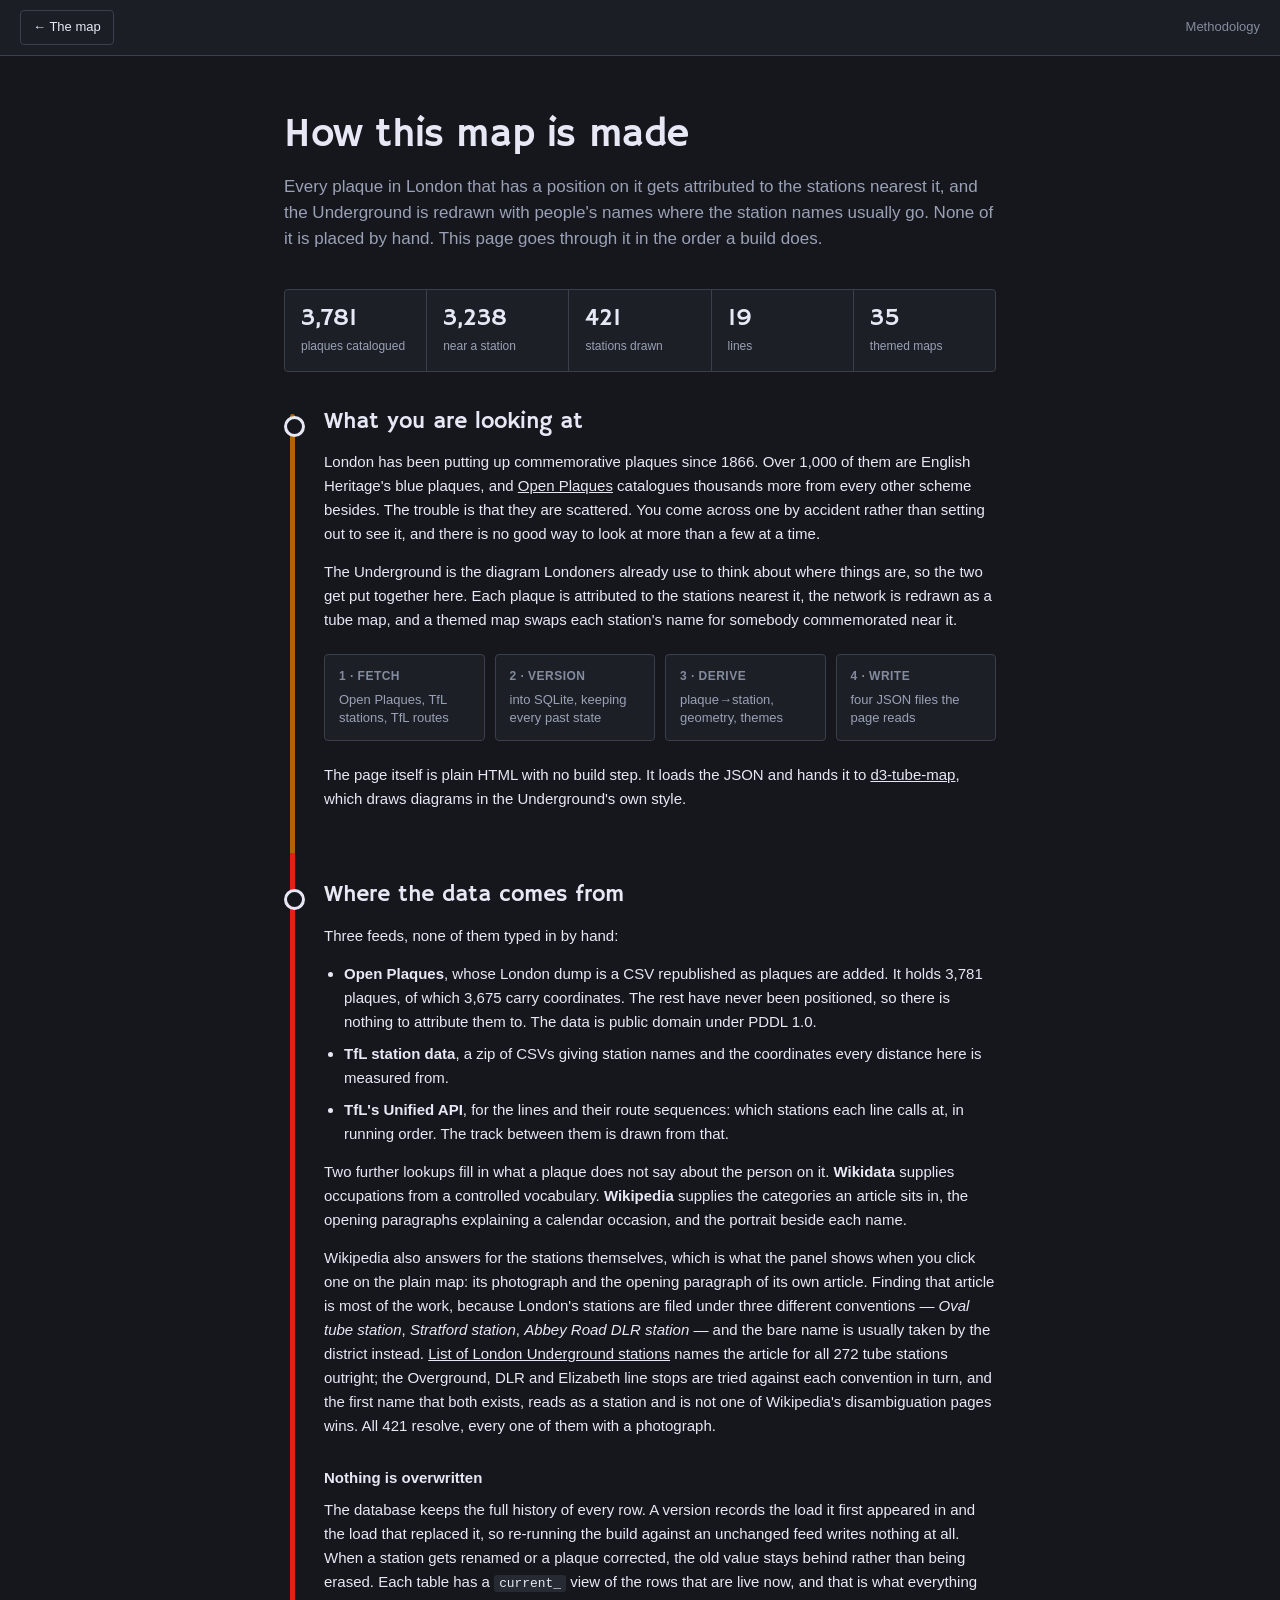
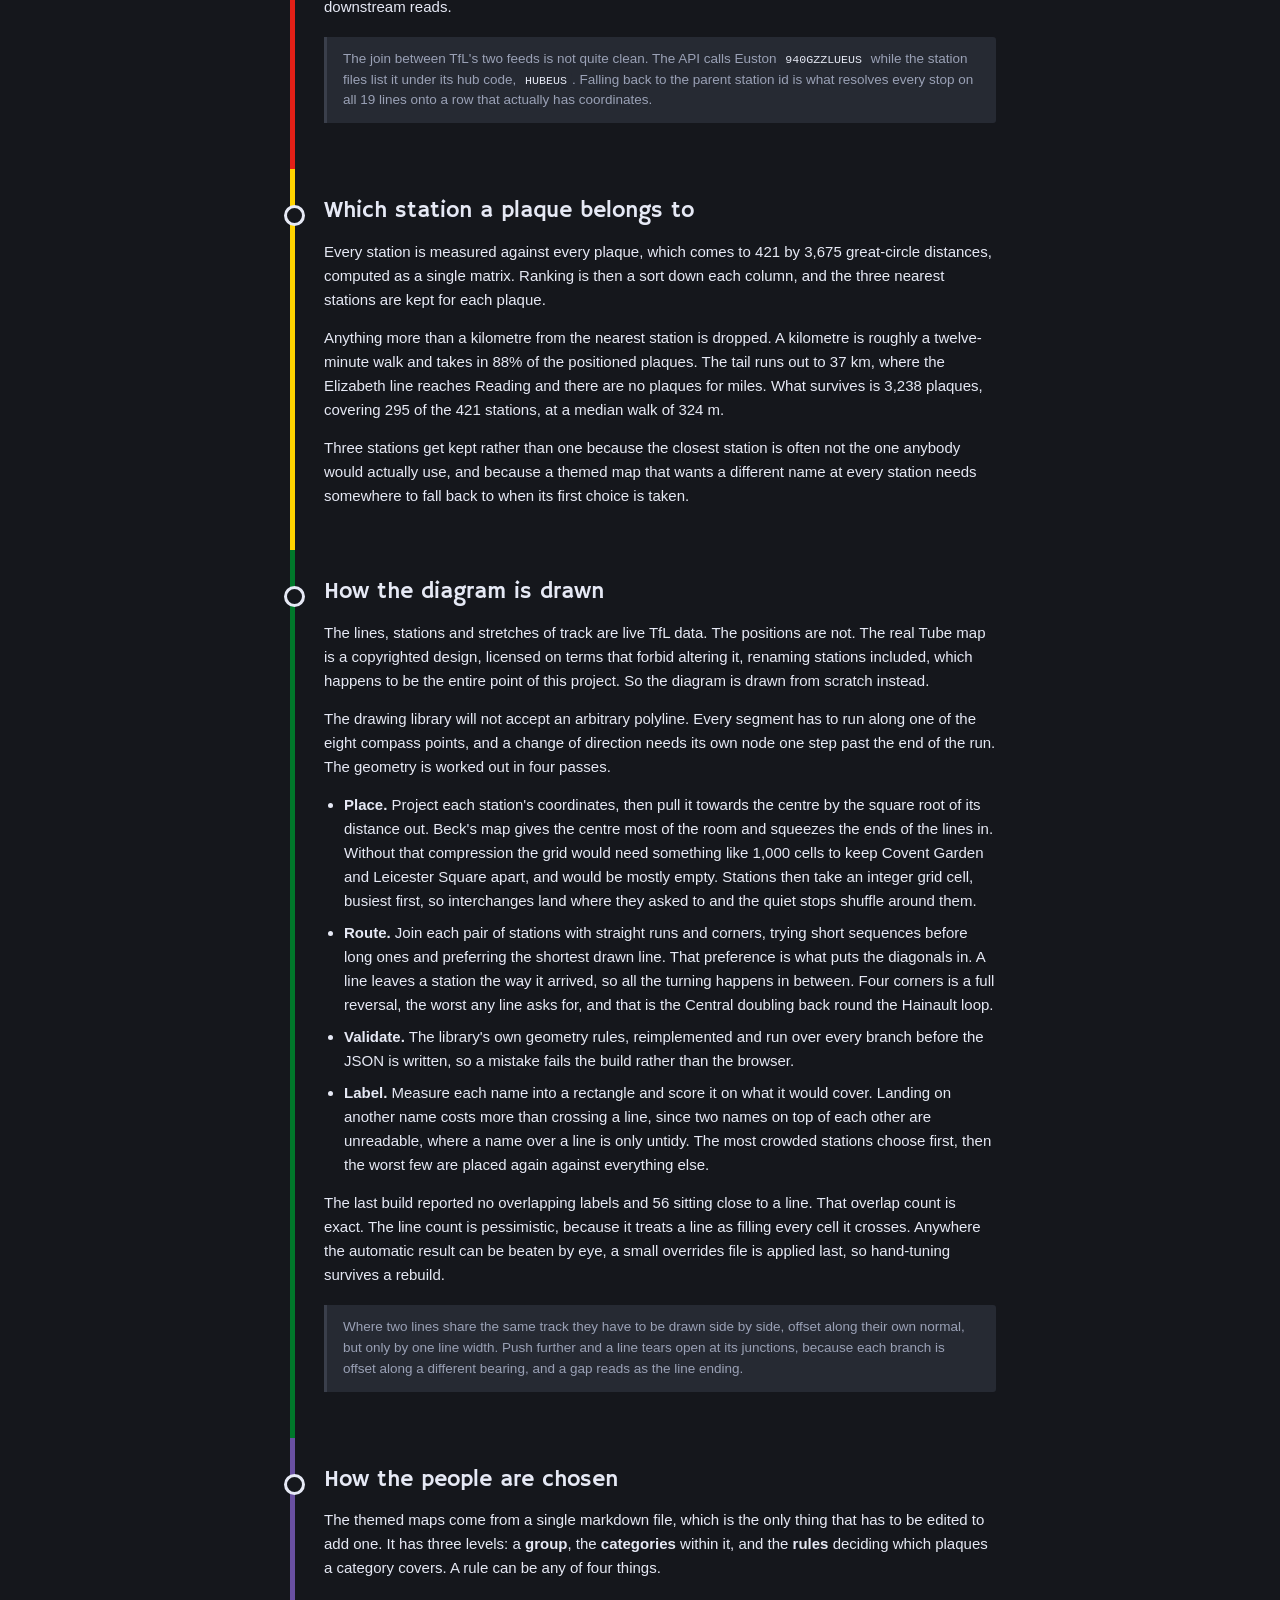
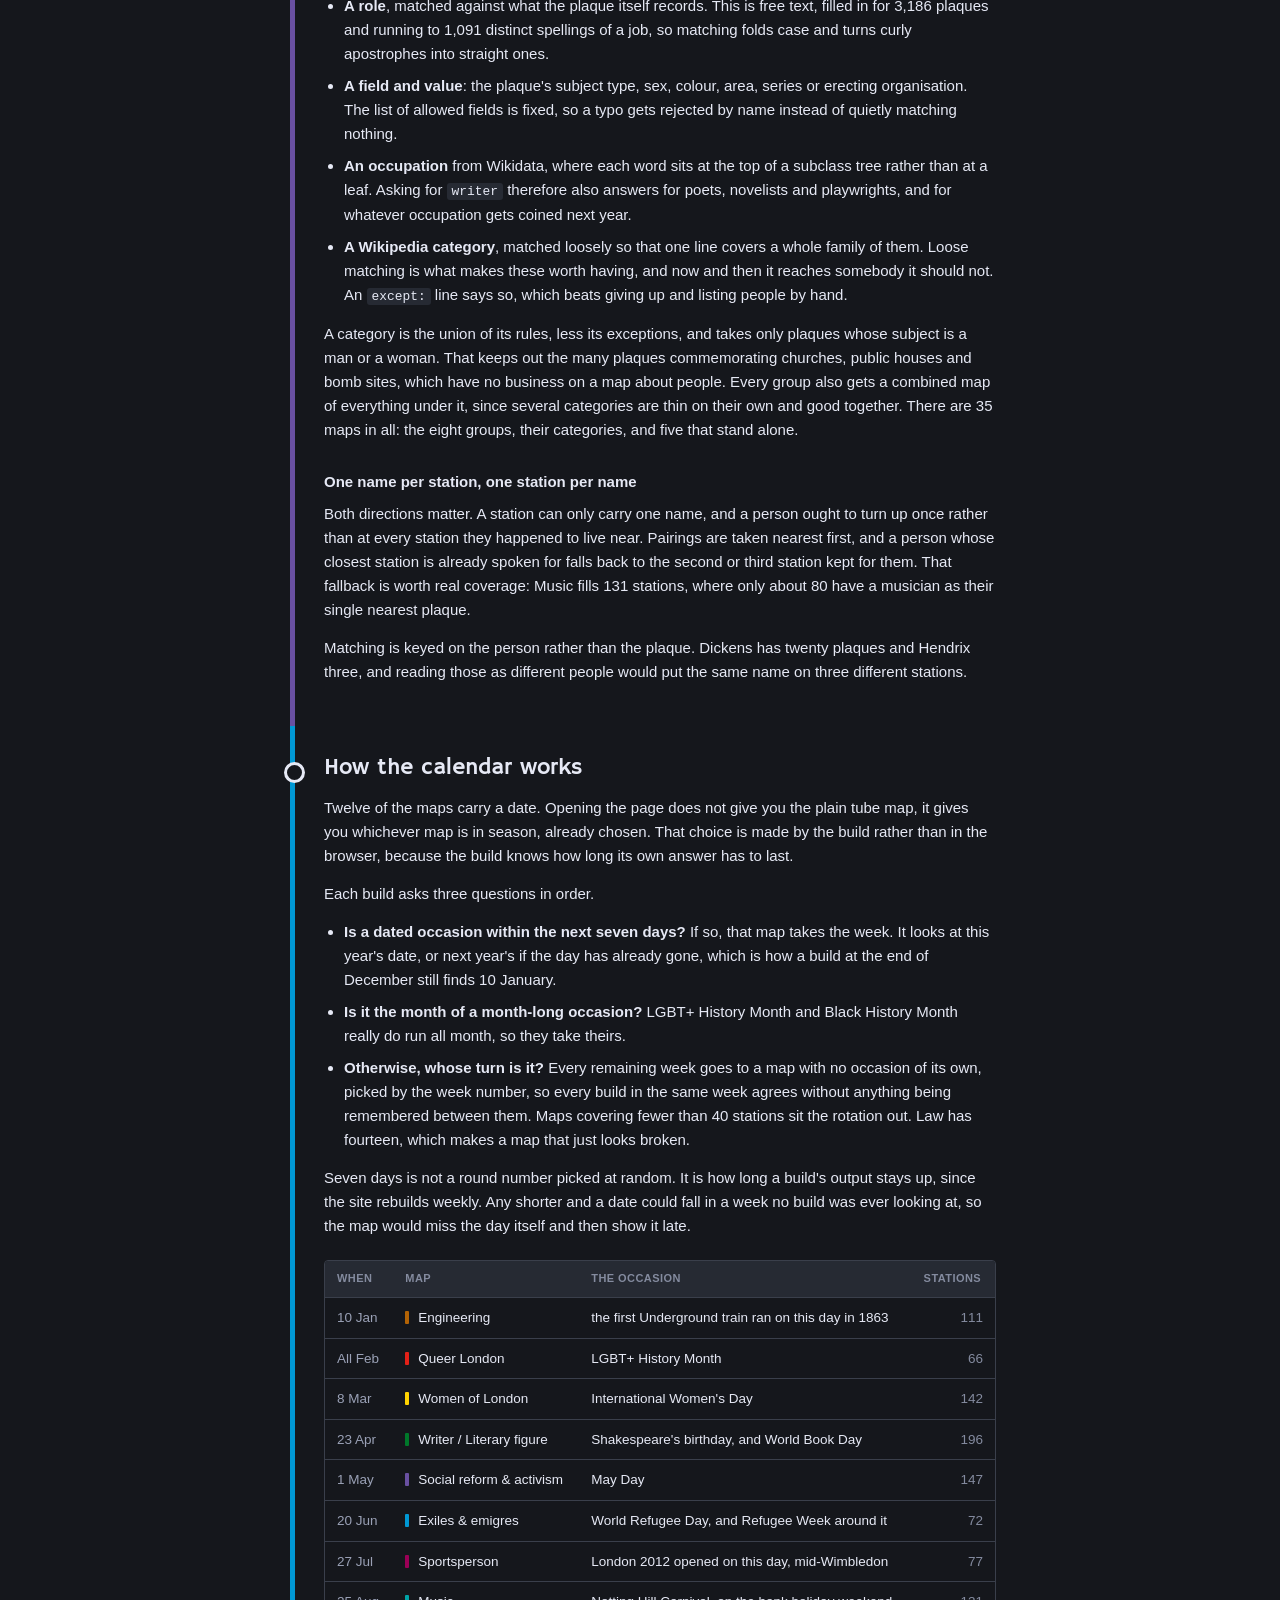
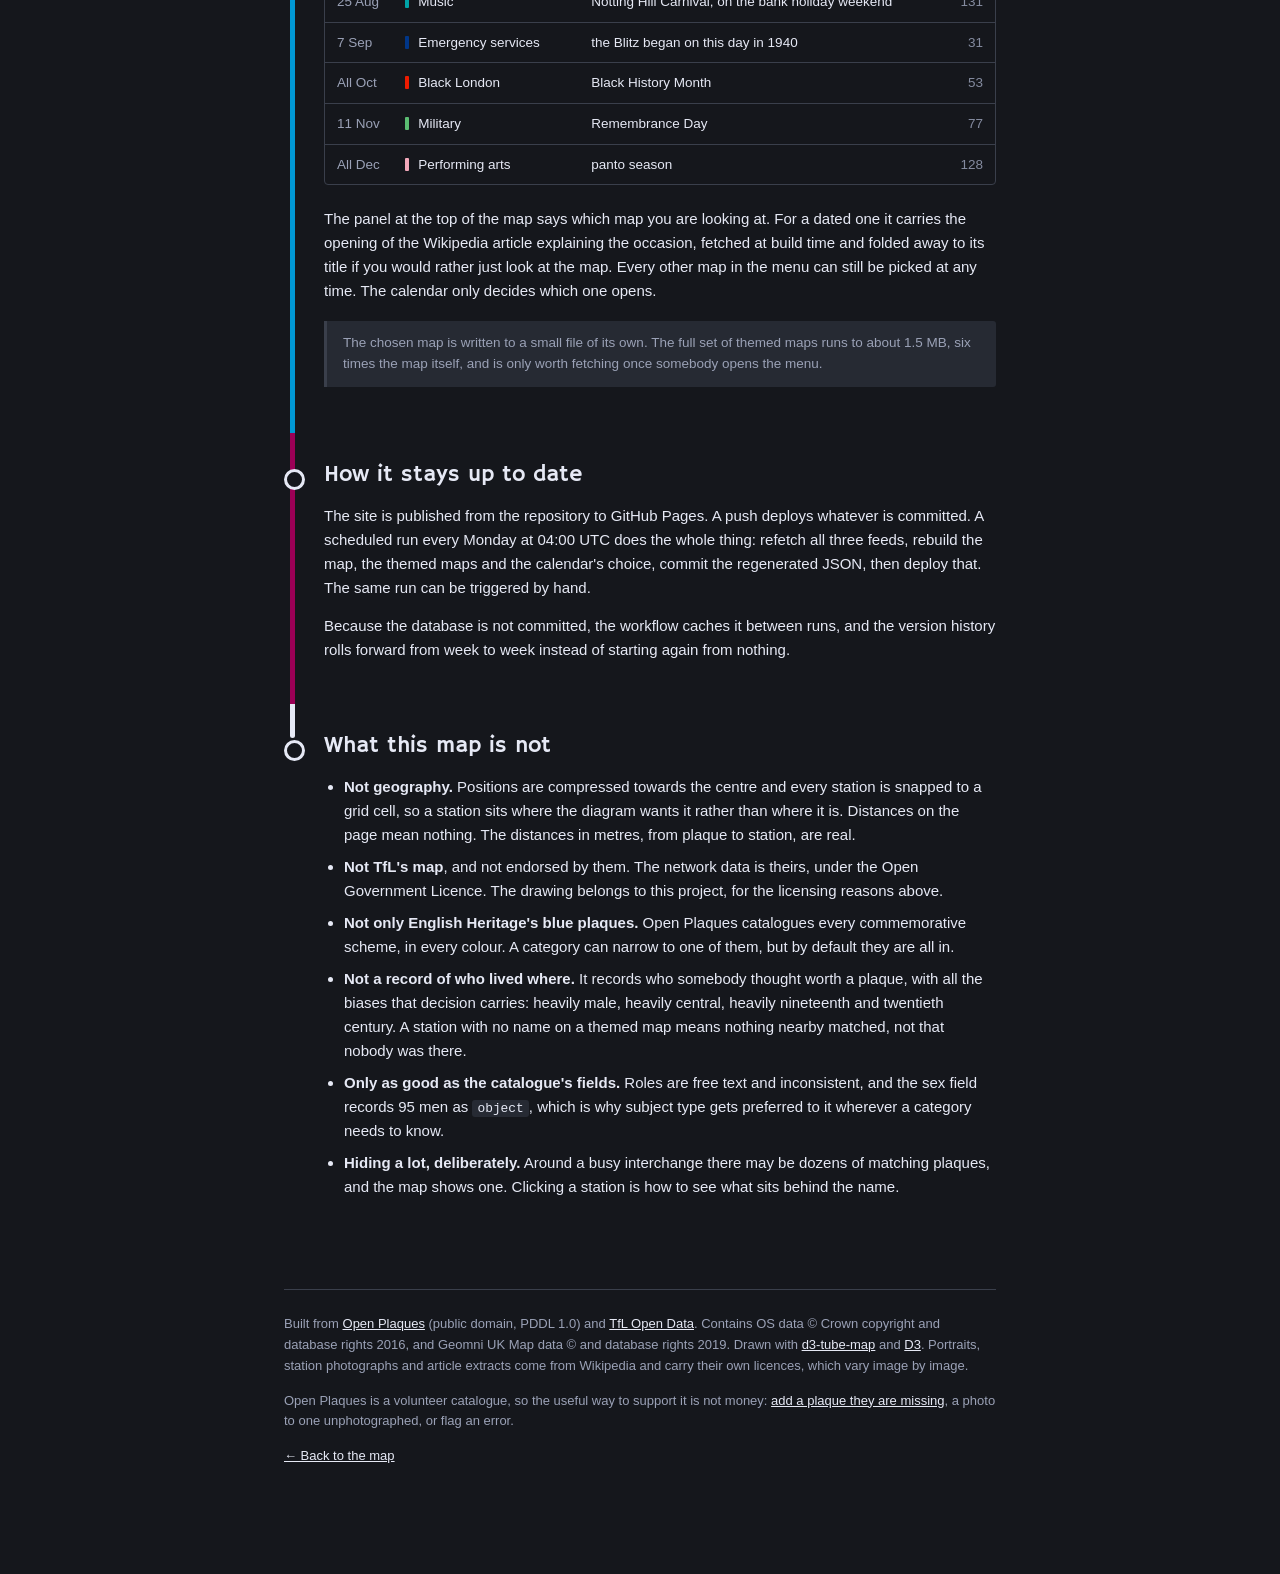
==== src/web/methodology.html @ 1b681112 "- add methodology section - display station details" ====
<!doctype html>
<html lang="en">
  <head>
    <meta charset="utf-8" />
    <meta name="viewport" content="width=device-width, initial-scale=1" />
    <title>How this map is made</title>
    <meta
      name="description"
      content="How the blue plaque tube map is built: where the data comes from, how plaques are attributed to stations, how the diagram is drawn, how the people are chosen, and how the calendar decides which map opens."
    />
    <link
      href="https://fonts.googleapis.com/css?family=Hammersmith+One"
      rel="stylesheet"
      type="text/css"
    />
    <style>
      /* The map's palette, kept in step with tubeMap.css. This page cannot
         share that stylesheet: it locks the document to the window height and
         hides overflow, which is right for a map and wrong for prose. */
      :root {
        --paper: #fff;
        --ink: #10137e;
        --panel: rgba(255, 255, 255, 0.94);
        --solid: #fff;
        --edge: #d4d7e5;
        --muted: #6b6f85;
        --faint: #8b8fa3;
        --hover: #eef0fa;
        --shadow: rgba(16, 19, 126, 0.14);
      }

      body.dark {
        color-scheme: dark;

        --paper: #15171c;
        --ink: #e6e9f5;
        --panel: rgba(28, 31, 38, 0.94);
        --solid: #1c1f26;
        --edge: #3a3f4b;
        --muted: #9aa1b6;
        --faint: #848b9f;
        --hover: #262a33;
        --shadow: rgba(0, 0, 0, 0.5);
      }

      * {
        box-sizing: border-box;
      }

      html {
        scroll-behavior: smooth;
      }

      body {
        margin: 0;
        font-family: "Helvetica Neue", Helvetica, Arial, sans-serif;
        font-size: 15px;
        line-height: 1.6;
        color: var(--ink);
        background: var(--paper);
        -webkit-font-smoothing: antialiased;
      }

      a {
        color: inherit;
      }

      /* ------------------------------------------------------------------ */
      /* The bar back to the map                                            */
      /* ------------------------------------------------------------------ */

      header.bar {
        position: sticky;
        top: 0;
        z-index: 3;
        display: flex;
        align-items: center;
        gap: 16px;
        padding: 10px 20px;
        font-size: 13px;
        background: var(--panel);
        border-bottom: 1px solid var(--edge);
        backdrop-filter: blur(6px);
      }

      .bar .back {
        display: inline-flex;
        align-items: center;
        gap: 8px;
        padding: 6px 12px;
        text-decoration: none;
        border: 1px solid var(--edge);
        border-radius: 4px;
      }

      .bar .back:hover {
        border-color: var(--ink);
      }

      .bar .here {
        margin-left: auto;
        color: var(--faint);
      }

      /* ------------------------------------------------------------------ */
      /* Title, and the numbers under it                                    */
      /* ------------------------------------------------------------------ */

      .wrap {
        max-width: 760px;
        margin: 0 auto;
        padding: 0 24px 96px;
      }

      h1 {
        margin: 56px 0 0;
        font-family: "Hammersmith One", "Helvetica Neue", Helvetica, Arial, sans-serif;
        font-size: 40px;
        font-weight: normal;
        line-height: 1.15;
        letter-spacing: -0.01em;
      }

      .standfirst {
        margin: 16px 0 0;
        font-size: 17px;
        line-height: 1.55;
        color: var(--muted);
      }

      .numbers {
        display: grid;
        grid-template-columns: repeat(auto-fit, minmax(120px, 1fr));
        gap: 1px;
        margin: 36px 0 8px;
        overflow: hidden;
        background: var(--edge);
        border: 1px solid var(--edge);
        border-radius: 4px;
      }

      .numbers div {
        padding: 14px 16px;
        background: var(--solid);
      }

      .numbers b {
        display: block;
        font-family: "Hammersmith One", "Helvetica Neue", Helvetica, Arial, sans-serif;
        font-size: 24px;
        font-weight: normal;
        line-height: 1.2;
      }

      .numbers span {
        font-size: 12px;
        color: var(--muted);
      }

      /* ------------------------------------------------------------------ */
      /* The sections, drawn as a line with a stop at each heading           */
      /* ------------------------------------------------------------------ */

      /* Each section paints its own segment of the line in its own colour, so
         the segments stack into one continuous route down the page, changing
         colour at every stop the way a journey with changes does. */
      section {
        position: relative;
        padding: 28px 0 28px 40px;
      }

      section::before {
        content: "";
        position: absolute;
        left: 6px;
        top: 0;
        bottom: 0;
        width: 5px;
        background: var(--line);
      }

      /* The first and last segments are rounded, as the end of a line is. */
      section:first-of-type::before {
        top: 34px;
        border-radius: 3px 3px 0 0;
      }

      section:last-of-type::before {
        bottom: auto;
        height: 34px;
        border-radius: 0 0 3px 3px;
      }

      /* The interchange marker: paper filled, drawn in ink, as on the map. */
      h2 {
        position: relative;
        margin: 0 0 14px;
        font-family: "Hammersmith One", "Helvetica Neue", Helvetica, Arial, sans-serif;
        font-size: 23px;
        font-weight: normal;
        line-height: 1.25;
      }

      h2::before {
        content: "";
        position: absolute;
        left: -40px;
        top: 8px;
        width: 15px;
        height: 15px;
        background: var(--paper);
        border: 3px solid var(--ink);
        border-radius: 50%;
      }

      h3 {
        margin: 28px 0 8px;
        font-size: 15px;
        font-weight: 600;
      }

      p {
        margin: 0 0 14px;
      }

      ul {
        margin: 0 0 14px;
        padding-left: 20px;
      }

      li {
        margin-bottom: 8px;
      }

      strong {
        font-weight: 600;
      }

      em {
        font-style: italic;
      }

      code {
        padding: 1px 5px;
        font-family: ui-monospace, "SF Mono", Menlo, Consolas, monospace;
        font-size: 0.86em;
        color: var(--ink);
        background: var(--hover);
        border-radius: 3px;
      }

      .aside {
        margin: 18px 0;
        padding: 12px 16px;
        font-size: 13.5px;
        line-height: 1.55;
        color: var(--muted);
        background: var(--hover);
        border-left: 3px solid var(--edge);
        border-radius: 0 3px 3px 0;
      }

      .aside p:last-child {
        margin-bottom: 0;
      }

      /* ------------------------------------------------------------------ */
      /* The four stages of a build                                         */
      /* ------------------------------------------------------------------ */

      .pipeline {
        display: grid;
        grid-template-columns: repeat(auto-fit, minmax(150px, 1fr));
        gap: 10px;
        margin: 22px 0;
      }

      .stage {
        position: relative;
        padding: 12px 14px;
        background: var(--solid);
        border: 1px solid var(--edge);
        border-radius: 4px;
      }

      .stage b {
        display: block;
        font-size: 12px;
        font-weight: 600;
        text-transform: uppercase;
        letter-spacing: 0.04em;
        color: var(--faint);
      }

      .stage span {
        display: block;
        margin-top: 4px;
        font-size: 13px;
        line-height: 1.45;
        color: var(--muted);
      }

      /* ------------------------------------------------------------------ */
      /* The calendar                                                       */
      /* ------------------------------------------------------------------ */

      .scroll {
        margin: 22px 0;
        overflow-x: auto;
        border: 1px solid var(--edge);
        border-radius: 4px;
      }

      table {
        width: 100%;
        border-collapse: collapse;
        font-size: 13.5px;
      }

      th {
        padding: 9px 12px;
        font-size: 11px;
        font-weight: 600;
        text-align: left;
        text-transform: uppercase;
        letter-spacing: 0.04em;
        color: var(--faint);
        white-space: nowrap;
        background: var(--hover);
      }

      td {
        padding: 9px 12px;
        vertical-align: top;
        border-top: 1px solid var(--edge);
      }

      td.day {
        white-space: nowrap;
        color: var(--muted);
      }

      td.count {
        text-align: right;
        color: var(--faint);
        font-variant-numeric: tabular-nums;
      }

      /* The tick beside a map's name, in that month's colour. */
      td .tick {
        display: inline-block;
        width: 4px;
        height: 13px;
        margin-right: 9px;
        vertical-align: -2px;
        border-radius: 1px;
      }

      /* ------------------------------------------------------------------ */
      /* Footer                                                             */
      /* ------------------------------------------------------------------ */

      footer {
        margin-top: 48px;
        padding-top: 24px;
        font-size: 13px;
        color: var(--muted);
        border-top: 1px solid var(--edge);
      }

      footer a {
        color: var(--ink);
      }

      @media (max-width: 640px) {
        h1 {
          margin-top: 36px;
          font-size: 31px;
        }

        .wrap {
          padding: 0 18px 64px;
        }

        section {
          padding-left: 28px;
        }

        section::before {
          left: 0;
          width: 4px;
        }

        h2 {
          font-size: 20px;
        }

        h2::before {
          left: -28px;
          top: 6px;
          width: 12px;
          height: 12px;
          border-width: 2px;
        }
      }
    </style>
  </head>

  <body class="dark">
    <header class="bar">
      <a class="back" href="./index.html">&larr; The map</a>
      <span class="here">Methodology</span>
    </header>

    <div class="wrap">
      <h1>How this map is made</h1>
      <p class="standfirst">
        Every plaque in London that has a position on it gets attributed to the
        stations nearest it, and the Underground is redrawn with people's names
        where the station names usually go. None of it is placed by hand. This
        page goes through it in the order a build does.
      </p>

      <div class="numbers">
        <div><b>3,781</b><span>plaques catalogued</span></div>
        <div><b>3,238</b><span>near a station</span></div>
        <div><b>421</b><span>stations drawn</span></div>
        <div><b>19</b><span>lines</span></div>
        <div><b>35</b><span>themed maps</span></div>
      </div>

      <section style="--line: #b36305">
        <h2>What you are looking at</h2>
        <p>
          London has been putting up commemorative plaques since 1866. Over
          1,000 of them are English Heritage's blue plaques, and
          <a href="https://openplaques.org" target="_blank" rel="noopener">Open Plaques</a>
          catalogues thousands more from every other scheme besides. The trouble
          is that they are scattered. You come across one by accident rather
          than setting out to see it, and there is no good way to look at more
          than a few at a time.
        </p>
        <p>
          The Underground is the diagram Londoners already use to think about
          where things are, so the two get put together here. Each plaque is
          attributed to the stations nearest it, the network is redrawn as a
          tube map, and a themed map swaps each station's name for somebody
          commemorated near it.
        </p>
        <div class="pipeline">
          <div class="stage">
            <b>1 &middot; Fetch</b>
            <span>Open Plaques, TfL stations, TfL routes</span>
          </div>
          <div class="stage">
            <b>2 &middot; Version</b>
            <span>into SQLite, keeping every past state</span>
          </div>
          <div class="stage">
            <b>3 &middot; Derive</b>
            <span>plaque&rarr;station, geometry, themes</span>
          </div>
          <div class="stage">
            <b>4 &middot; Write</b>
            <span>four JSON files the page reads</span>
          </div>
        </div>
        <p>
          The page itself is plain HTML with no build step. It loads the JSON
          and hands it to
          <a href="https://github.com/johnwalley/d3-tube-map" target="_blank" rel="noopener">d3-tube-map</a>,
          which draws diagrams in the Underground's own style.
        </p>
      </section>

      <section style="--line: #e32017">
        <h2>Where the data comes from</h2>
        <p>Three feeds, none of them typed in by hand:</p>
        <ul>
          <li>
            <strong>Open Plaques</strong>, whose London dump is a CSV
            republished as plaques are added. It holds 3,781 plaques, of which
            3,675 carry coordinates. The rest have never been positioned, so
            there is nothing to attribute them to. The data is public domain
            under PDDL 1.0.
          </li>
          <li>
            <strong>TfL station data</strong>, a zip of CSVs giving station
            names and the coordinates every distance here is measured from.
          </li>
          <li>
            <strong>TfL's Unified API</strong>, for the lines and their route
            sequences: which stations each line calls at, in running order. The
            track between them is drawn from that.
          </li>
        </ul>
        <p>
          Two further lookups fill in what a plaque does not say about the
          person on it. <strong>Wikidata</strong> supplies occupations from a
          controlled vocabulary. <strong>Wikipedia</strong> supplies the
          categories an article sits in, the opening paragraphs explaining a
          calendar occasion, and the portrait beside each name.
        </p>
        <p>
          Wikipedia also answers for the stations themselves, which is what the
          panel shows when you click one on the plain map: its photograph and
          the opening paragraph of its own article. Finding that article is most
          of the work, because London's stations are filed under three different
          conventions &mdash; <em>Oval tube station</em>, <em>Stratford
          station</em>, <em>Abbey Road DLR station</em> &mdash; and the bare name
          is usually taken by the district instead.
          <a href="https://en.wikipedia.org/wiki/List_of_London_Underground_stations" target="_blank" rel="noopener">List
          of London Underground stations</a> names the article for all 272 tube
          stations outright; the Overground, DLR and Elizabeth line stops are
          tried against each convention in turn, and the first name that both
          exists, reads as a station and is not one of Wikipedia's
          disambiguation pages wins. All 421 resolve, every one of them with a
          photograph.
        </p>

        <h3>Nothing is overwritten</h3>
        <p>
          The database keeps the full history of every row. A version records
          the load it first appeared in and the load that replaced it, so
          re-running the build against an unchanged feed writes nothing at all.
          When a station gets renamed or a plaque corrected, the old value stays
          behind rather than being erased. Each table has a
          <code>current_</code> view of the rows that are live now, and that is
          what everything downstream reads.
        </p>
        <div class="aside">
          <p>
            The join between TfL's two feeds is not quite clean. The API calls
            Euston <code>940GZZLUEUS</code> while the station files list it
            under its hub code, <code>HUBEUS</code>. Falling back to the parent
            station id is what resolves every stop on all 19 lines onto a row
            that actually has coordinates.
          </p>
        </div>
      </section>

      <section style="--line: #ffd300">
        <h2>Which station a plaque belongs to</h2>
        <p>
          Every station is measured against every plaque, which comes to 421 by
          3,675 great-circle distances, computed as a single matrix. Ranking is
          then a sort down each column, and the three nearest stations are kept
          for each plaque.
        </p>
        <p>
          Anything more than a kilometre from the nearest station is dropped. A
          kilometre is roughly a twelve-minute walk and takes in 88% of the
          positioned plaques. The tail runs out to 37 km, where the Elizabeth
          line reaches Reading and there are no plaques for miles. What survives
          is 3,238 plaques, covering 295 of the 421 stations, at a median walk
          of 324 m.
        </p>
        <p>
          Three stations get kept rather than one because the closest station is
          often not the one anybody would actually use, and because a themed map
          that wants a different name at every station needs somewhere to fall
          back to when its first choice is taken.
        </p>
      </section>

      <section style="--line: #00782a">
        <h2>How the diagram is drawn</h2>
        <p>
          The lines, stations and stretches of track are live TfL data. The
          positions are not. The real Tube map is a copyrighted design, licensed
          on terms that forbid altering it, renaming stations included, which
          happens to be the entire point of this project. So the diagram is
          drawn from scratch instead.
        </p>
        <p>
          The drawing library will not accept an arbitrary polyline. Every
          segment has to run along one of the eight compass points, and a change
          of direction needs its own node one step past the end of the run. The
          geometry is worked out in four passes.
        </p>
        <ul>
          <li>
            <strong>Place.</strong> Project each station's coordinates, then
            pull it towards the centre by the square root of its distance out.
            Beck's map gives the centre most of the room and squeezes the ends
            of the lines in. Without that compression the grid would need
            something like 1,000 cells to keep Covent Garden and Leicester
            Square apart, and would be mostly empty. Stations then take an
            integer grid cell, busiest first, so interchanges land where they
            asked to and the quiet stops shuffle around them.
          </li>
          <li>
            <strong>Route.</strong> Join each pair of stations with straight
            runs and corners, trying short sequences before long ones and
            preferring the shortest drawn line. That preference is what puts the
            diagonals in. A line leaves a station the way it arrived, so all the
            turning happens in between. Four corners is a full reversal, the
            worst any line asks for, and that is the Central doubling back round
            the Hainault loop.
          </li>
          <li>
            <strong>Validate.</strong> The library's own geometry rules,
            reimplemented and run over every branch before the JSON is written,
            so a mistake fails the build rather than the browser.
          </li>
          <li>
            <strong>Label.</strong> Measure each name into a rectangle and score
            it on what it would cover. Landing on another name costs more than
            crossing a line, since two names on top of each other are
            unreadable, where a name over a line is only untidy. The most
            crowded stations choose first, then the worst few are placed again
            against everything else.
          </li>
        </ul>
        <p>
          The last build reported no overlapping labels and 56 sitting close to
          a line. That overlap count is exact. The line count is pessimistic,
          because it treats a line as filling every cell it crosses. Anywhere
          the automatic result can be beaten by eye, a small overrides file is
          applied last, so hand-tuning survives a rebuild.
        </p>
        <div class="aside">
          <p>
            Where two lines share the same track they have to be drawn side by
            side, offset along their own normal, but only by one line width.
            Push further and a line tears open at its junctions, because each
            branch is offset along a different bearing, and a gap reads as the
            line ending.
          </p>
        </div>
      </section>

      <section style="--line: #6950a1">
        <h2>How the people are chosen</h2>
        <p>
          The themed maps come from a single markdown file, which is the only
          thing that has to be edited to add one. It has three levels: a
          <strong>group</strong>, the <strong>categories</strong> within it, and
          the <strong>rules</strong> deciding which plaques a category covers. A
          rule can be any of four things.
        </p>
        <ul>
          <li>
            <strong>A role</strong>, matched against what the plaque itself
            records. This is free text, filled in for 3,186 plaques and running
            to 1,091 distinct spellings of a job, so matching folds case and
            turns curly apostrophes into straight ones.
          </li>
          <li>
            <strong>A field and value</strong>: the plaque's subject type, sex,
            colour, area, series or erecting organisation. The list of allowed
            fields is fixed, so a typo gets rejected by name instead of quietly
            matching nothing.
          </li>
          <li>
            <strong>An occupation</strong> from Wikidata, where each word sits
            at the top of a subclass tree rather than at a leaf. Asking for
            <code>writer</code> therefore also answers for poets, novelists and
            playwrights, and for whatever occupation gets coined next year.
          </li>
          <li>
            <strong>A Wikipedia category</strong>, matched loosely so that one
            line covers a whole family of them. Loose matching is what makes
            these worth having, and now and then it reaches somebody it should
            not. An <code>except:</code> line says so, which beats giving up and
            listing people by hand.
          </li>
        </ul>
        <p>
          A category is the union of its rules, less its exceptions, and takes
          only plaques whose subject is a man or a woman. That keeps out the
          many plaques commemorating churches, public houses and bomb sites,
          which have no business on a map about people. Every group also gets a
          combined map of everything under it, since several categories are thin
          on their own and good together. There are 35 maps in all: the eight
          groups, their categories, and five that stand alone.
        </p>

        <h3>One name per station, one station per name</h3>
        <p>
          Both directions matter. A station can only carry one name, and a
          person ought to turn up once rather than at every station they
          happened to live near. Pairings are taken nearest first, and a person
          whose closest station is already spoken for falls back to the second
          or third station kept for them. That fallback is worth real coverage:
          Music fills 131 stations, where only about 80 have a musician as their
          single nearest plaque.
        </p>
        <p>
          Matching is keyed on the person rather than the plaque. Dickens has
          twenty plaques and Hendrix three, and reading those as different
          people would put the same name on three different stations.
        </p>
      </section>

      <section style="--line: #0098d4">
        <h2>How the calendar works</h2>
        <p>
          Twelve of the maps carry a date. Opening the page does not give you
          the plain tube map, it gives you whichever map is in season, already
          chosen. That choice is made by the build rather than in the browser,
          because the build knows how long its own answer has to last.
        </p>
        <p>Each build asks three questions in order.</p>
        <ul>
          <li>
            <strong>Is a dated occasion within the next seven days?</strong> If
            so, that map takes the week. It looks at this year's date, or next
            year's if the day has already gone, which is how a build at the end
            of December still finds 10 January.
          </li>
          <li>
            <strong>Is it the month of a month-long occasion?</strong> LGBT+
            History Month and Black History Month really do run all month, so
            they take theirs.
          </li>
          <li>
            <strong>Otherwise, whose turn is it?</strong> Every remaining week
            goes to a map with no occasion of its own, picked by the week
            number, so every build in the same week agrees without anything
            being remembered between them. Maps covering fewer than 40 stations
            sit the rotation out. Law has fourteen, which makes a map that just
            looks broken.
          </li>
        </ul>
        <p>
          Seven days is not a round number picked at random. It is how long a
          build's output stays up, since the site rebuilds weekly. Any shorter
          and a date could fall in a week no build was ever looking at, so the
          map would miss the day itself and then show it late.
        </p>

        <div class="scroll">
          <table>
            <thead>
              <tr>
                <th>When</th>
                <th>Map</th>
                <th>The occasion</th>
                <th>Stations</th>
              </tr>
            </thead>
            <tbody>
              <tr>
                <td class="day">10 Jan</td>
                <td><span class="tick" style="background: #b36305"></span>Engineering</td>
                <td>the first Underground train ran on this day in 1863</td>
                <td class="count">111</td>
              </tr>
              <tr>
                <td class="day">All Feb</td>
                <td><span class="tick" style="background: #e32017"></span>Queer London</td>
                <td>LGBT+ History Month</td>
                <td class="count">66</td>
              </tr>
              <tr>
                <td class="day">8 Mar</td>
                <td><span class="tick" style="background: #ffd300"></span>Women of London</td>
                <td>International Women's Day</td>
                <td class="count">142</td>
              </tr>
              <tr>
                <td class="day">23 Apr</td>
                <td><span class="tick" style="background: #00782a"></span>Writer / Literary figure</td>
                <td>Shakespeare's birthday, and World Book Day</td>
                <td class="count">196</td>
              </tr>
              <tr>
                <td class="day">1 May</td>
                <td><span class="tick" style="background: #6950a1"></span>Social reform &amp; activism</td>
                <td>May Day</td>
                <td class="count">147</td>
              </tr>
              <tr>
                <td class="day">20 Jun</td>
                <td><span class="tick" style="background: #0098d4"></span>Exiles &amp; emigres</td>
                <td>World Refugee Day, and Refugee Week around it</td>
                <td class="count">72</td>
              </tr>
              <tr>
                <td class="day">27 Jul</td>
                <td><span class="tick" style="background: #9b0056"></span>Sportsperson</td>
                <td>London 2012 opened on this day, mid-Wimbledon</td>
                <td class="count">77</td>
              </tr>
              <tr>
                <td class="day">25 Aug</td>
                <td><span class="tick" style="background: #00a4a7"></span>Music</td>
                <td>Notting Hill Carnival, on the bank holiday weekend</td>
                <td class="count">131</td>
              </tr>
              <tr>
                <td class="day">7 Sep</td>
                <td><span class="tick" style="background: #003688"></span>Emergency services</td>
                <td>the Blitz began on this day in 1940</td>
                <td class="count">31</td>
              </tr>
              <tr>
                <td class="day">All Oct</td>
                <td><span class="tick" style="background: #ed1b00"></span>Black London</td>
                <td>Black History Month</td>
                <td class="count">53</td>
              </tr>
              <tr>
                <td class="day">11 Nov</td>
                <td><span class="tick" style="background: #5bbd72"></span>Military</td>
                <td>Remembrance Day</td>
                <td class="count">77</td>
              </tr>
              <tr>
                <td class="day">All Dec</td>
                <td><span class="tick" style="background: #f3a9bb"></span>Performing arts</td>
                <td>panto season</td>
                <td class="count">128</td>
              </tr>
            </tbody>
          </table>
        </div>

        <p>
          The panel at the top of the map says which map you are looking at. For
          a dated one it carries the opening of the Wikipedia article explaining
          the occasion, fetched at build time and folded away to its title if
          you would rather just look at the map. Every other map in the menu can
          still be picked at any time. The calendar only decides which one
          opens.
        </p>
        <div class="aside">
          <p>
            The chosen map is written to a small file of its own. The full set
            of themed maps runs to about 1.5 MB, six times the map itself, and
            is only worth fetching once somebody opens the menu.
          </p>
        </div>
      </section>

      <section style="--line: #9b0056">
        <h2>How it stays up to date</h2>
        <p>
          The site is published from the repository to GitHub Pages. A push
          deploys whatever is committed. A scheduled run every Monday at 04:00
          UTC does the whole thing: refetch all three feeds, rebuild the map,
          the themed maps and the calendar's choice, commit the regenerated
          JSON, then deploy that. The same run can be triggered by hand.
        </p>
        <p>
          Because the database is not committed, the workflow caches it between
          runs, and the version history rolls forward from week to week instead
          of starting again from nothing.
        </p>
      </section>

      <!-- The Northern line, which the map treats as ink rather than a colour:
           no mixture of black is still black, so like the labels it flips. -->
      <section style="--line: var(--ink)">
        <h2>What this map is not</h2>
        <ul>
          <li>
            <strong>Not geography.</strong> Positions are compressed towards the
            centre and every station is snapped to a grid cell, so a station
            sits where the diagram wants it rather than where it is. Distances
            on the page mean nothing. The distances in metres, from plaque to
            station, are real.
          </li>
          <li>
            <strong>Not TfL's map</strong>, and not endorsed by them. The
            network data is theirs, under the Open Government Licence. The
            drawing belongs to this project, for the licensing reasons above.
          </li>
          <li>
            <strong>Not only English Heritage's blue plaques.</strong> Open
            Plaques catalogues every commemorative scheme, in every colour. A
            category can narrow to one of them, but by default they are all in.
          </li>
          <li>
            <strong>Not a record of who lived where.</strong> It records who
            somebody thought worth a plaque, with all the biases that decision
            carries: heavily male, heavily central, heavily nineteenth and
            twentieth century. A station with no name on a themed map means
            nothing nearby matched, not that nobody was there.
          </li>
          <li>
            <strong>Only as good as the catalogue's fields.</strong> Roles are
            free text and inconsistent, and the sex field records 95 men as
            <code>object</code>, which is why subject type gets preferred to it
            wherever a category needs to know.
          </li>
          <li>
            <strong>Hiding a lot, deliberately.</strong> Around a busy
            interchange there may be dozens of matching plaques, and the map
            shows one. Clicking a station is how to see what sits behind the
            name.
          </li>
        </ul>
      </section>

      <footer>
        <p>
          Built from
          <a href="https://openplaques.org" target="_blank" rel="noopener">Open Plaques</a>
          (public domain, PDDL 1.0) and
          <a href="https://tfl.gov.uk/info-for/open-data-users/" target="_blank" rel="noopener">TfL Open Data</a>.
          Contains OS data &copy; Crown copyright and database rights 2016, and
          Geomni UK Map data &copy; and database rights 2019. Drawn with
          <a href="https://github.com/johnwalley/d3-tube-map" target="_blank" rel="noopener">d3-tube-map</a>
          and <a href="https://d3js.org" target="_blank" rel="noopener">D3</a>.
          Portraits, station photographs and article extracts come from
          Wikipedia and carry their own licences, which vary image by image.
        </p>
        <p>
          Open Plaques is a volunteer catalogue, so the useful way to support it
          is not money:
          <a href="https://openplaques.org/plaques/new" target="_blank" rel="noopener">add a plaque they are missing</a>,
          a photo to one unphotographed, or flag an error.
        </p>
        <p><a href="./index.html">&larr; Back to the map</a></p>
      </footer>
    </div>

    <script>
      // Dark is the default here as it is on the map. The map records the
      // choice when it is toggled, so following it is all this page has to do -
      // and an unset value, or storage being unavailable, leaves it dark.
      try {
        if (localStorage.getItem('dark') === 'false') {
          document.body.classList.remove('dark');
        }
      } catch (e) {}
    </script>
  </body>
</html>
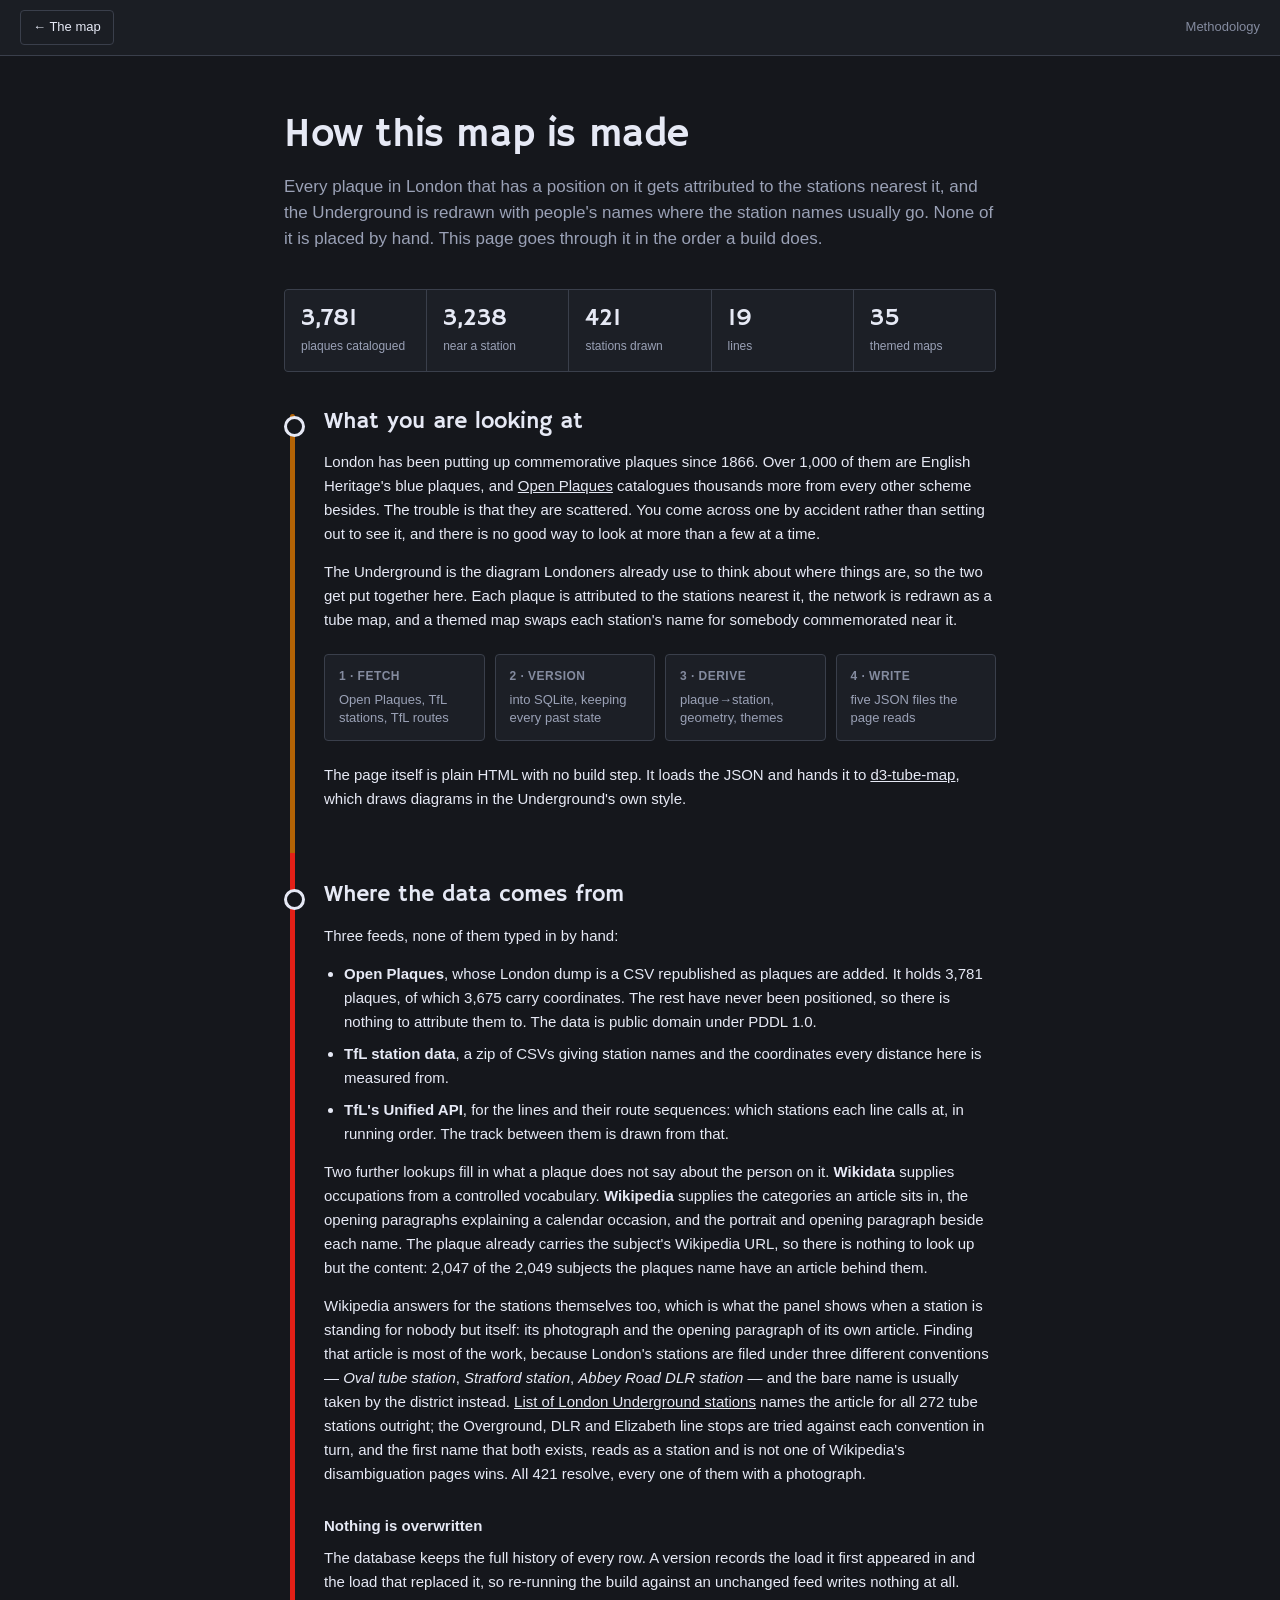
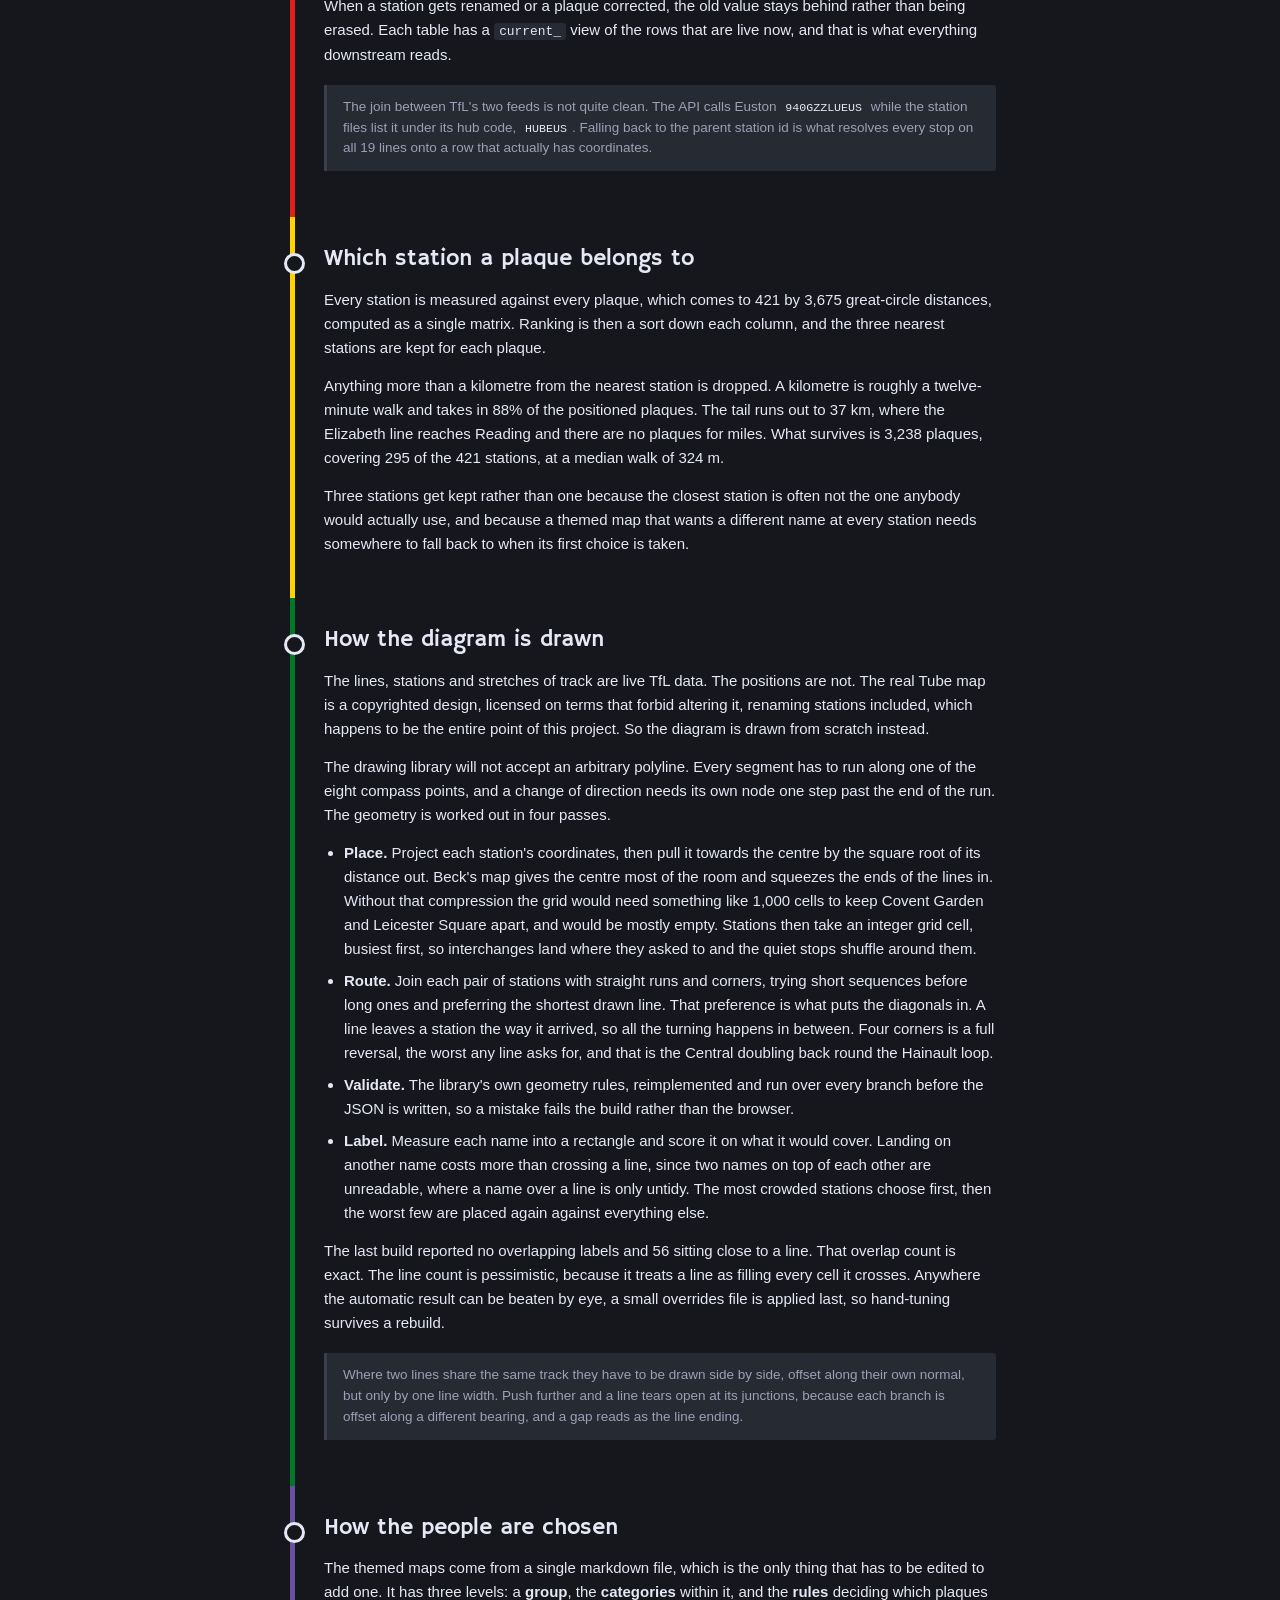
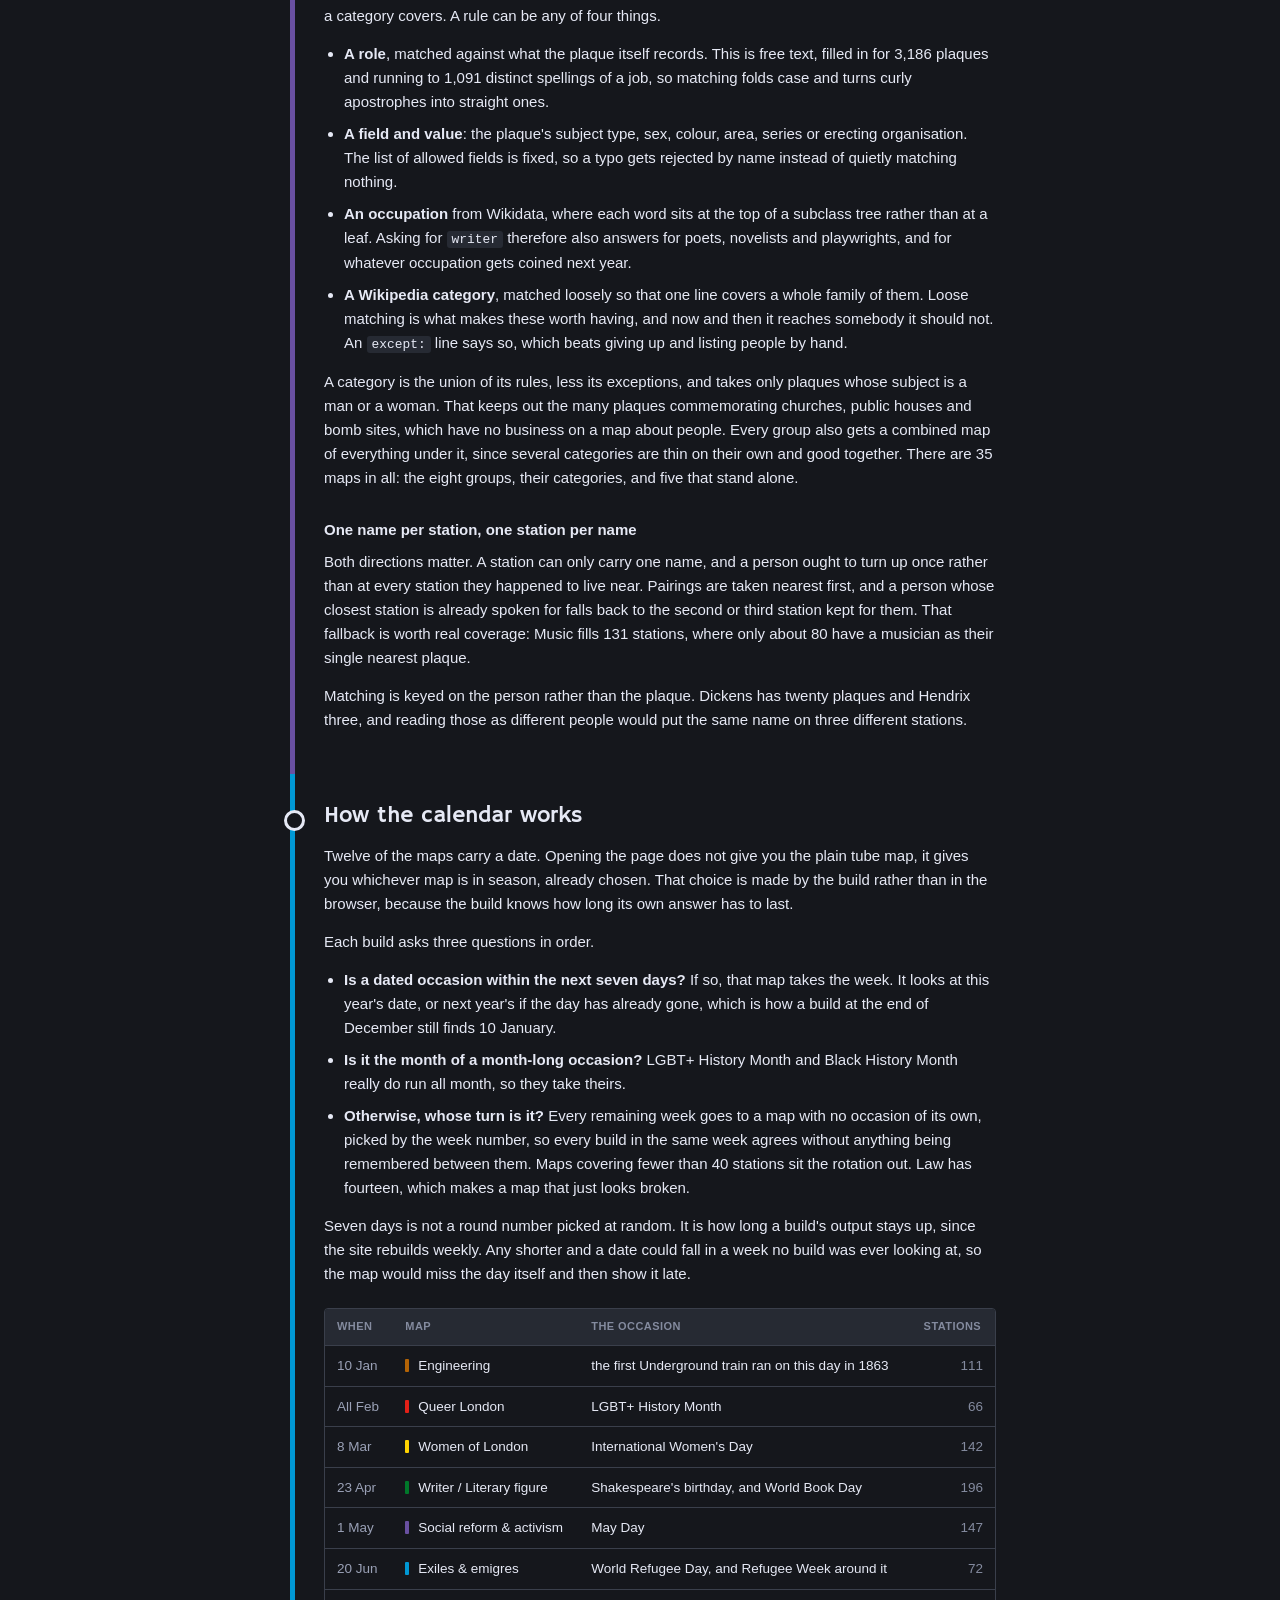
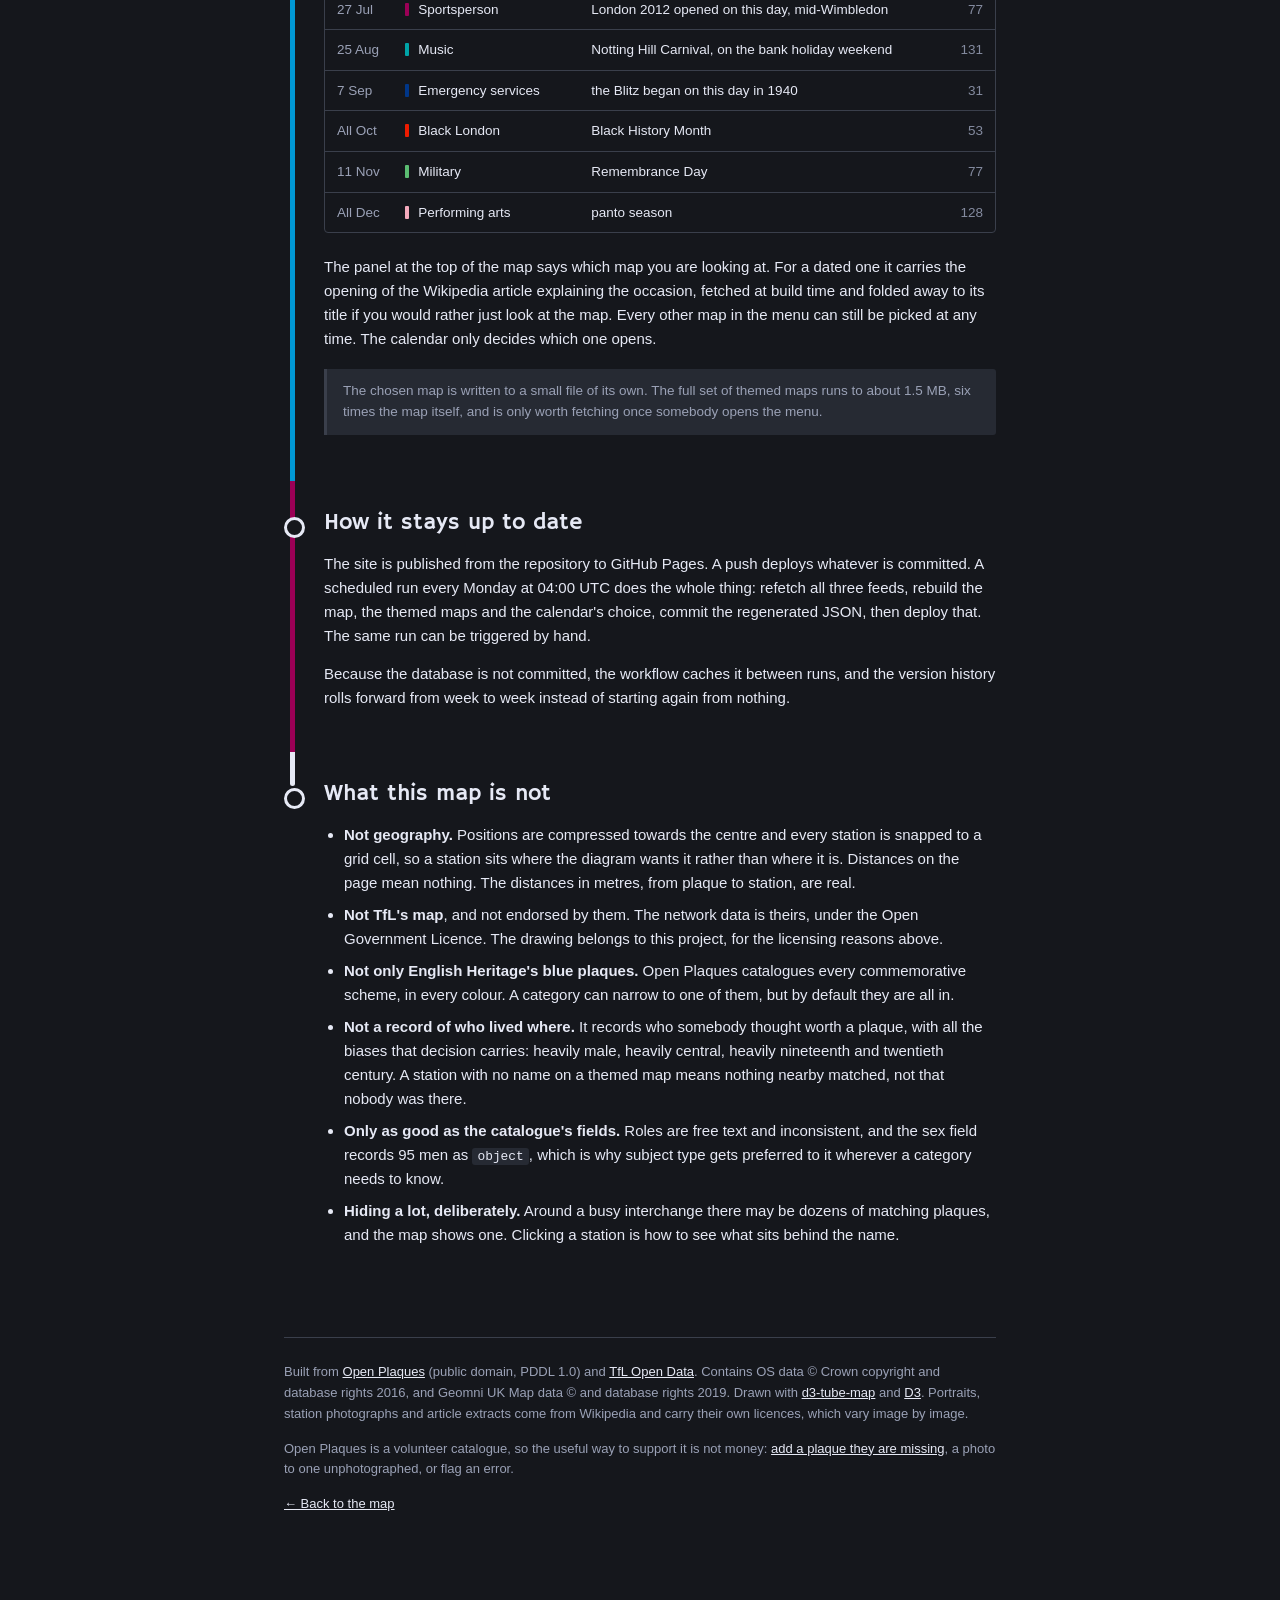
==== commit 0ae4a5d5: "add articles for people too" ====
--- a/src/web/methodology.html
+++ b/src/web/methodology.html
@@ -462,7 +462,7 @@
           </div>
           <div class="stage">
             <b>4 &middot; Write</b>
-            <span>four JSON files the page reads</span>
+            <span>five JSON files the page reads</span>
           </div>
         </div>
         <p>
@@ -499,14 +499,17 @@
           person on it. <strong>Wikidata</strong> supplies occupations from a
           controlled vocabulary. <strong>Wikipedia</strong> supplies the
           categories an article sits in, the opening paragraphs explaining a
-          calendar occasion, and the portrait beside each name.
-        </p>
-        <p>
-          Wikipedia also answers for the stations themselves, which is what the
-          panel shows when you click one on the plain map: its photograph and
-          the opening paragraph of its own article. Finding that article is most
-          of the work, because London's stations are filed under three different
-          conventions &mdash; <em>Oval tube station</em>, <em>Stratford
+          calendar occasion, and the portrait and opening paragraph beside each
+          name. The plaque already carries the subject's Wikipedia URL, so there
+          is nothing to look up but the content: 2,047 of the 2,049 subjects the
+          plaques name have an article behind them.
+        </p>
+        <p>
+          Wikipedia answers for the stations themselves too, which is what the
+          panel shows when a station is standing for nobody but itself: its
+          photograph and the opening paragraph of its own article. Finding that
+          article is most of the work, because London's stations are filed under
+          three different conventions &mdash; <em>Oval tube station</em>, <em>Stratford
           station</em>, <em>Abbey Road DLR station</em> &mdash; and the bare name
           is usually taken by the district instead.
           <a href="https://en.wikipedia.org/wiki/List_of_London_Underground_stations" target="_blank" rel="noopener">List
